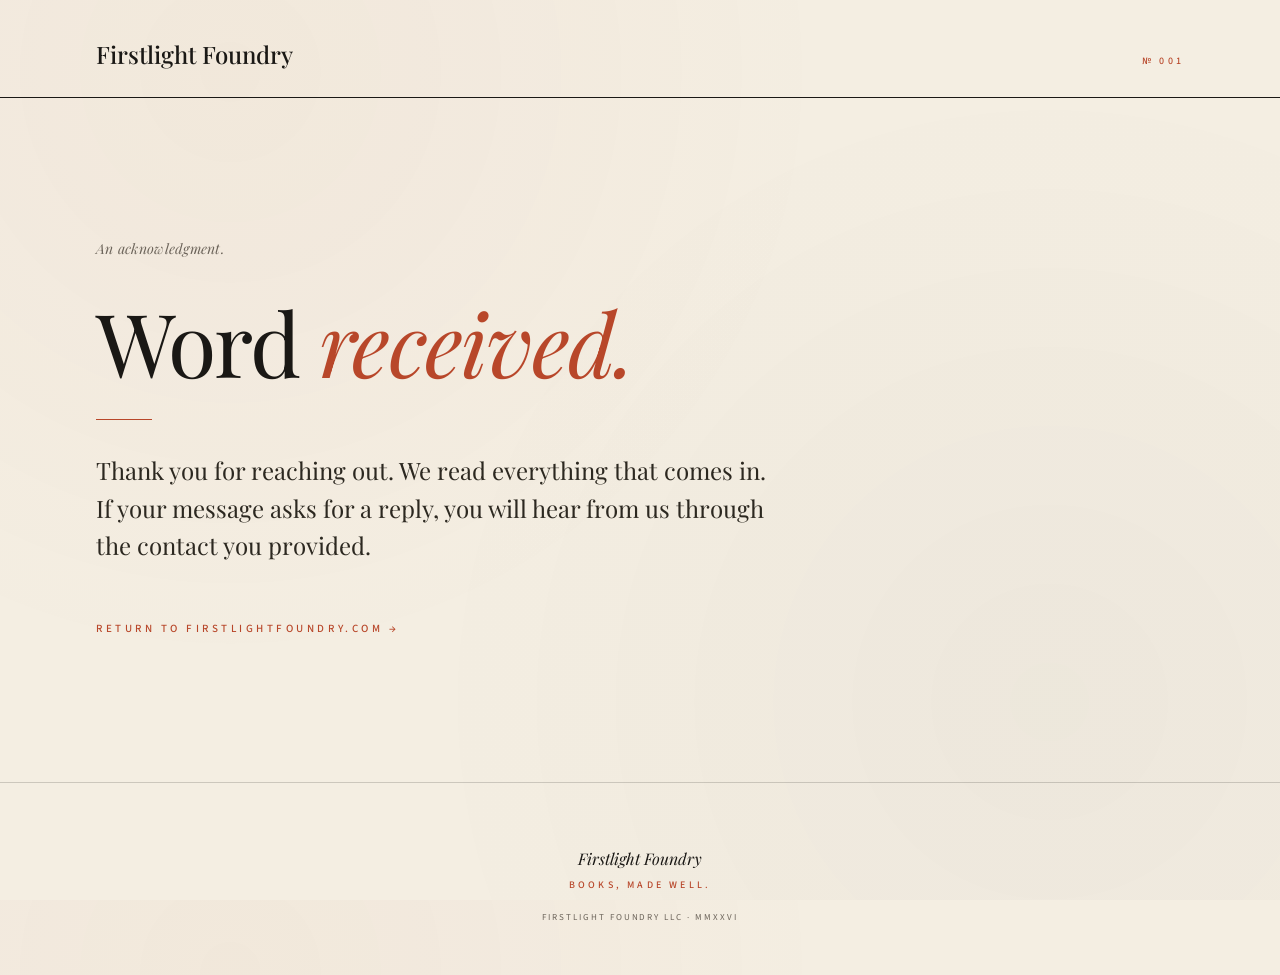
==== thank-you.html @ 473d6313 "Add files via upload Add custom thank-you page and wire form redirect" ====
<!DOCTYPE html>
<html lang="en">
<head>
<meta charset="UTF-8">
<meta name="viewport" content="width=device-width, initial-scale=1.0, viewport-fit=cover">
<meta name="theme-color" content="#F4EEE2">
<meta name="robots" content="noindex">
<title>Word received — Firstlight Foundry</title>
<meta name="description" content="Your message has been received. We read everything that comes in.">

<link rel="canonical" href="https://firstlightfoundry.com/thank-you">

<link rel="preconnect" href="https://fonts.googleapis.com">
<link rel="preconnect" href="https://fonts.gstatic.com" crossorigin>
<link href="https://fonts.googleapis.com/css2?family=Playfair+Display:ital,wght@0,400;0,500;1,400&family=Source+Sans+3:wght@400;500;600&display=swap" rel="stylesheet">

<style>
  *,*::before,*::after { margin: 0; padding: 0; box-sizing: border-box; }

  :root {
    --bg: #F4EEE2;
    --ink: #1A1815;
    --ink-2: #2C2820;
    --muted: #6B6359;
    --ember: #B8472A;
  }

  html, body {
    height: 100%;
  }

  body {
    background: var(--bg);
    color: var(--ink);
    font-family: 'Source Sans 3', -apple-system, sans-serif;
    -webkit-font-smoothing: antialiased;
    line-height: 1.55;
    background-image:
      radial-gradient(circle at 18% 8%, rgba(184,71,42,0.04) 0%, transparent 45%),
      radial-gradient(circle at 82% 78%, rgba(26,24,21,0.03) 0%, transparent 50%);
    display: flex;
    flex-direction: column;
    min-height: 100vh;
  }

  .masthead {
    padding: 28px 28px 22px;
    border-bottom: 1px solid var(--ink);
    display: flex;
    justify-content: space-between;
    align-items: baseline;
    max-width: 1280px;
    width: 100%;
    margin: 0 auto;
  }
  @media (min-width: 900px) {
    .masthead { padding: 36px 96px 24px; }
  }
  .brand-mark {
    font-family: 'Playfair Display', Georgia, serif;
    font-size: 20px;
    font-weight: 500;
    color: var(--ink);
    text-decoration: none;
  }
  @media (min-width: 900px) {
    .brand-mark { font-size: 24px; }
  }
  .masthead-meta {
    font-size: 10px;
    font-weight: 500;
    letter-spacing: 0.32em;
    text-transform: uppercase;
    color: var(--ember);
  }

  main {
    flex: 1;
    display: flex;
    flex-direction: column;
    justify-content: center;
    padding: 80px 28px;
    max-width: 1280px;
    width: 100%;
    margin: 0 auto;
  }
  @media (min-width: 900px) {
    main { padding: 140px 96px; }
  }

  .eyebrow {
    font-family: 'Playfair Display', Georgia, serif;
    font-style: italic;
    font-size: 13px;
    color: var(--muted);
    margin-bottom: 28px;
    letter-spacing: 0.02em;
  }
  @media (min-width: 900px) {
    .eyebrow { font-size: 14px; margin-bottom: 36px; }
  }

  .headline {
    font-family: 'Playfair Display', Georgia, serif;
    font-weight: 400;
    font-size: 44px;
    line-height: 1.04;
    letter-spacing: -0.02em;
    color: var(--ink);
    margin-bottom: 32px;
    max-width: 14ch;
  }
  @media (min-width: 900px) {
    .headline { font-size: 88px; }
  }
  .headline em { font-style: italic; color: var(--ember); }

  .accent-rule {
    width: 56px;
    height: 1px;
    background: var(--ember);
    margin: 0 0 32px;
  }

  .body {
    font-family: 'Playfair Display', Georgia, serif;
    font-size: 19px;
    line-height: 1.55;
    color: var(--ink-2);
    max-width: 48ch;
    margin-bottom: 56px;
  }
  @media (min-width: 900px) {
    .body { font-size: 24px; }
  }

  .return {
    font-family: 'Source Sans 3', sans-serif;
    font-size: 11px;
    font-weight: 500;
    letter-spacing: 0.32em;
    text-transform: uppercase;
    color: var(--ember);
    text-decoration: none;
    border-bottom: 1px solid transparent;
    padding-bottom: 4px;
    transition: border-color .2s;
  }
  .return:hover { border-color: var(--ember); }

  footer {
    padding: 56px 28px 44px;
    text-align: center;
    border-top: 1px solid rgba(26,24,21,0.18);
  }
  @media (min-width: 900px) { footer { padding: 64px 96px 48px; } }
  .foot-mark {
    font-family: 'Playfair Display', Georgia, serif;
    font-style: italic;
    font-size: 16px;
    color: var(--ink);
    margin-bottom: 6px;
  }
  .foot-tag {
    font-family: 'Source Sans 3', sans-serif;
    font-size: 10px;
    font-weight: 500;
    letter-spacing: 0.32em;
    text-transform: uppercase;
    color: var(--ember);
    margin-bottom: 16px;
  }
  .foot-meta {
    font-size: 9px;
    letter-spacing: 0.22em;
    text-transform: uppercase;
    color: var(--muted);
    line-height: 2;
  }
</style>
</head>
<body>

<div class="masthead">
  <a href="/" class="brand-mark">Firstlight Foundry</a>
  <span class="masthead-meta">№ 001</span>
</div>

<main>
  <div class="eyebrow">An acknowledgment.</div>
  <h1 class="headline">Word <em>received.</em></h1>
  <div class="accent-rule"></div>
  <p class="body">Thank you for reaching out. We read everything that comes in. If your message asks for a reply, you will hear from us through the contact you provided.</p>
  <a href="/" class="return">Return to firstlightfoundry.com →</a>
</main>

<footer>
  <div class="foot-mark">Firstlight Foundry</div>
  <div class="foot-tag">Books, made well.</div>
  <div class="foot-meta">
    Firstlight Foundry LLC · MMXXVI
  </div>
</footer>

</body>
</html>
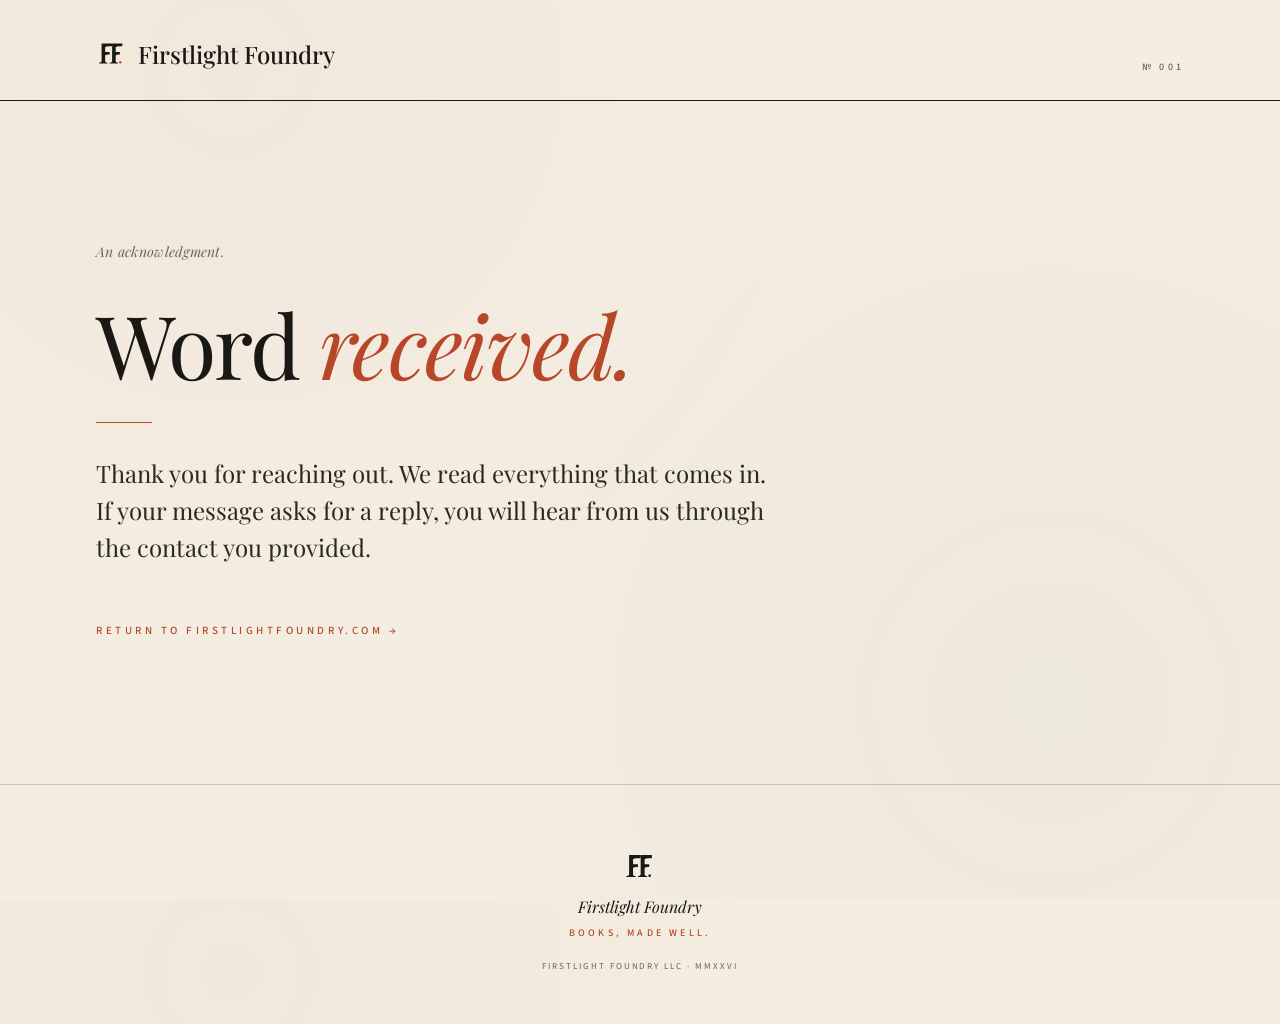
==== commit f35a9e14: "Roll out the FF recut mark: inline colophon, favicons, new OG image Display master beside the wordma" ====
--- a/thank-you.html
+++ b/thank-you.html
@@ -13,6 +13,9 @@
 <link rel="preconnect" href="https://fonts.googleapis.com">
 <link rel="preconnect" href="https://fonts.gstatic.com" crossorigin>
 <link href="https://fonts.googleapis.com/css2?family=Playfair+Display:ital,wght@0,400;0,500;1,400&family=Source+Sans+3:wght@400;500;600&display=swap" rel="stylesheet">
+<link rel="icon" href="/favicon.svg" type="image/svg+xml">
+<link rel="icon" href="/favicon-32.png" type="image/png" sizes="32x32">
+<link rel="apple-touch-icon" href="/apple-touch-icon.png">
 
 <style>
   *,*::before,*::after { margin: 0; padding: 0; box-sizing: border-box; }
@@ -62,16 +65,25 @@
     font-weight: 500;
     color: var(--ink);
     text-decoration: none;
+    display: inline-flex;
+    align-items: center;
+    gap: 11px;
+  }
+  .brand-glyph {
+    width: 27px; height: 27px;
+    display: block;
+    transform: translateY(-1px);
   }
   @media (min-width: 900px) {
     .brand-mark { font-size: 24px; }
+    .brand-glyph { width: 31px; height: 31px; }
   }
   .masthead-meta {
     font-size: 10px;
     font-weight: 500;
     letter-spacing: 0.32em;
     text-transform: uppercase;
-    color: var(--ember);
+    color: var(--muted);
   }
 
   main {
@@ -154,6 +166,11 @@
     border-top: 1px solid rgba(26,24,21,0.18);
   }
   @media (min-width: 900px) { footer { padding: 64px 96px 48px; } }
+  .foot-glyph {
+    width: 34px; height: 34px;
+    display: block;
+    margin: 0 auto 12px;
+  }
   .foot-mark {
     font-family: 'Playfair Display', Georgia, serif;
     font-style: italic;
@@ -182,7 +199,7 @@
 <body>
 
 <div class="masthead">
-  <a href="/" class="brand-mark">Firstlight Foundry</a>
+  <a href="/" class="brand-mark"><svg class="brand-glyph" viewBox="0 0 100 100" role="img" aria-label="Firstlight Foundry colophon"><g fill="#1A1815"><path d="M18 18 L52 18 L52 27 C40 27 33 26.5 29.5 30 L29.5 45 L44 45 L44 53 C37 53 32.5 52.8 29.5 56 L29.5 74 C29.5 78 32 78.6 37 79.6 L37 82 L10 82 L10 79.6 C15 78.6 18 78 18 74 Z"/><path d="M52 18 L85 18 L85 27 C73 27 67 26.5 63.5 30 L63.5 45 L77 45 L77 53 C70 53 66.5 52.8 63.5 56 L63.5 74 C63.5 78 66 78.6 71 79.6 L71 82 L44 82 L44 79.6 C49 78.6 52 78 52 74 Z"/></g><rect x="75" y="75" width="7" height="7" fill="#B8472A"/></svg><span>Firstlight Foundry</span></a>
   <span class="masthead-meta">№ 001</span>
 </div>
 
@@ -195,6 +212,7 @@
 </main>
 
 <footer>
+  <svg class="foot-glyph" viewBox="0 0 100 100" role="img" aria-label="Firstlight Foundry colophon"><g fill="#1A1815"><path d="M18 18 L52 18 L52 27 C40 27 33 26.5 29.5 30 L29.5 45 L44 45 L44 53 C37 53 32.5 52.8 29.5 56 L29.5 74 C29.5 78 32 78.6 37 79.6 L37 82 L10 82 L10 79.6 C15 78.6 18 78 18 74 Z"/><path d="M52 18 L85 18 L85 27 C73 27 67 26.5 63.5 30 L63.5 45 L77 45 L77 53 C70 53 66.5 52.8 63.5 56 L63.5 74 C63.5 78 66 78.6 71 79.6 L71 82 L44 82 L44 79.6 C49 78.6 52 78 52 74 Z"/></g><rect x="75" y="75" width="7" height="7" fill="#1A1815"/></svg>
   <div class="foot-mark">Firstlight Foundry</div>
   <div class="foot-tag">Books, made well.</div>
   <div class="foot-meta">
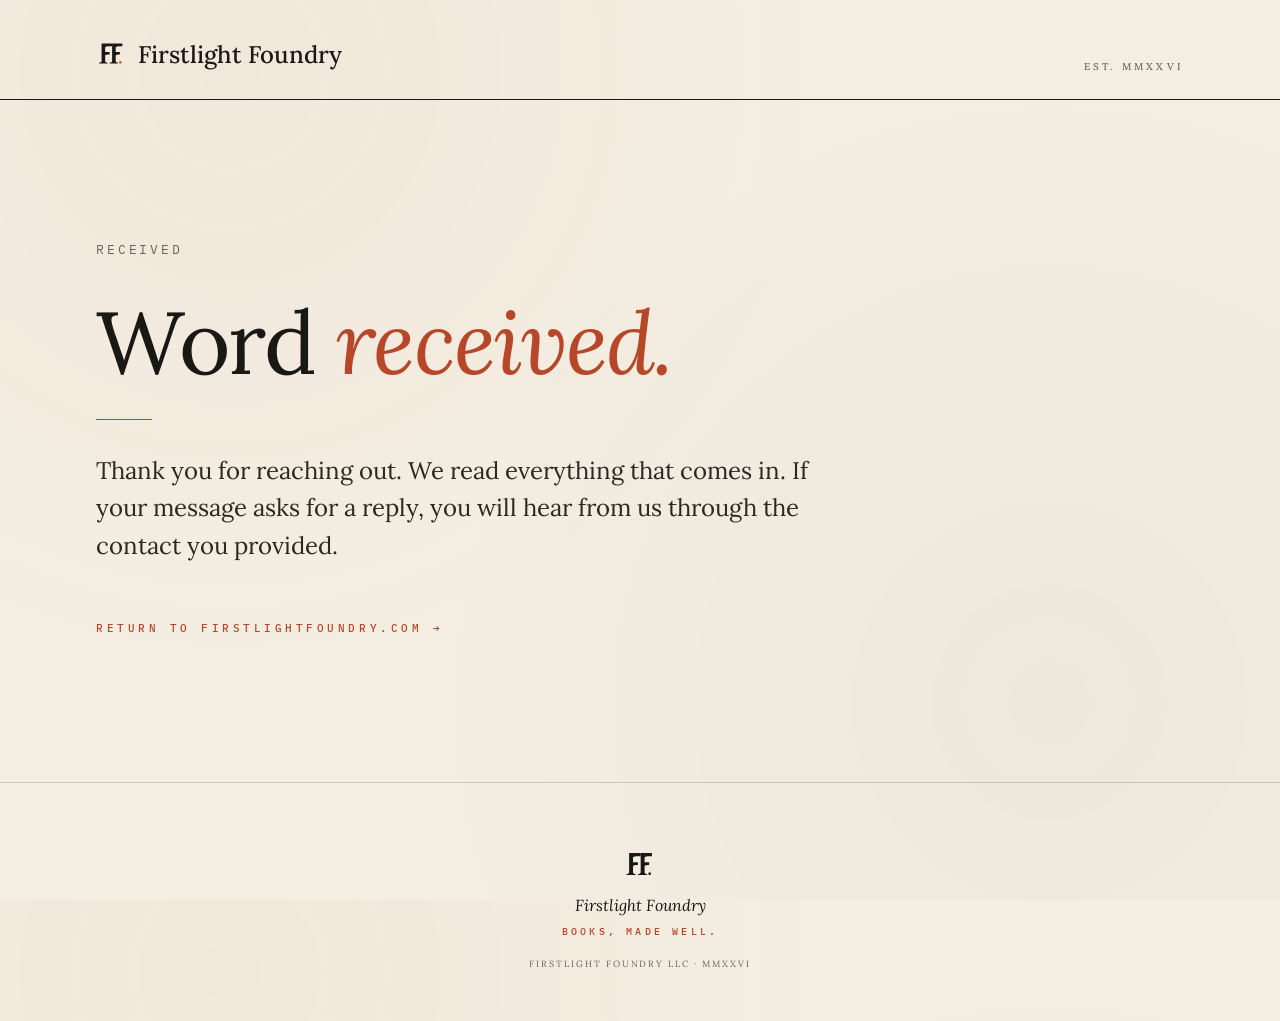
==== commit 1f469e0f: "Site v3: Lora, colophon numbering, press entry for Returning to Craft Type shifts to Lora + IBM Plex" ====
--- a/thank-you.html
+++ b/thank-you.html
@@ -12,7 +12,7 @@
 
 <link rel="preconnect" href="https://fonts.googleapis.com">
 <link rel="preconnect" href="https://fonts.gstatic.com" crossorigin>
-<link href="https://fonts.googleapis.com/css2?family=Playfair+Display:ital,wght@0,400;0,500;1,400&family=Source+Sans+3:wght@400;500;600&display=swap" rel="stylesheet">
+<link href="https://fonts.googleapis.com/css2?family=Lora:ital,wght@0,400;0,500;0,600;1,400;1,500&family=IBM+Plex+Mono:wght@400;500&display=swap" rel="stylesheet">
 <link rel="icon" href="/favicon.svg" type="image/svg+xml">
 <link rel="icon" href="/favicon-32.png" type="image/png" sizes="32x32">
 <link rel="apple-touch-icon" href="/apple-touch-icon.png">
@@ -35,7 +35,7 @@
   body {
     background: var(--bg);
     color: var(--ink);
-    font-family: 'Source Sans 3', -apple-system, sans-serif;
+    font-family: 'Lora', Georgia, serif;
     -webkit-font-smoothing: antialiased;
     line-height: 1.55;
     background-image:
@@ -60,7 +60,7 @@
     .masthead { padding: 36px 96px 24px; }
   }
   .brand-mark {
-    font-family: 'Playfair Display', Georgia, serif;
+    font-family: 'Lora', Georgia, serif;
     font-size: 20px;
     font-weight: 500;
     color: var(--ink);
@@ -101,19 +101,19 @@
   }
 
   .eyebrow {
-    font-family: 'Playfair Display', Georgia, serif;
-    font-style: italic;
-    font-size: 13px;
+    font-family: 'IBM Plex Mono', monospace;
+    font-size: 12px;
+    letter-spacing: 0.22em;
+    text-transform: uppercase;
     color: var(--muted);
     margin-bottom: 28px;
-    letter-spacing: 0.02em;
-  }
-  @media (min-width: 900px) {
-    .eyebrow { font-size: 14px; margin-bottom: 36px; }
+  }
+  @media (min-width: 900px) {
+    .eyebrow { font-size: 13px; margin-bottom: 36px; }
   }
 
   .headline {
-    font-family: 'Playfair Display', Georgia, serif;
+    font-family: 'Lora', Georgia, serif;
     font-weight: 400;
     font-size: 44px;
     line-height: 1.04;
@@ -135,7 +135,7 @@
   }
 
   .body {
-    font-family: 'Playfair Display', Georgia, serif;
+    font-family: 'Lora', Georgia, serif;
     font-size: 19px;
     line-height: 1.55;
     color: var(--ink-2);
@@ -147,7 +147,7 @@
   }
 
   .return {
-    font-family: 'Source Sans 3', sans-serif;
+    font-family: 'IBM Plex Mono', monospace;
     font-size: 11px;
     font-weight: 500;
     letter-spacing: 0.32em;
@@ -172,14 +172,14 @@
     margin: 0 auto 12px;
   }
   .foot-mark {
-    font-family: 'Playfair Display', Georgia, serif;
+    font-family: 'Lora', Georgia, serif;
     font-style: italic;
     font-size: 16px;
     color: var(--ink);
     margin-bottom: 6px;
   }
   .foot-tag {
-    font-family: 'Source Sans 3', sans-serif;
+    font-family: 'IBM Plex Mono', monospace;
     font-size: 10px;
     font-weight: 500;
     letter-spacing: 0.32em;
@@ -200,11 +200,11 @@
 
 <div class="masthead">
   <a href="/" class="brand-mark"><svg class="brand-glyph" viewBox="0 0 100 100" role="img" aria-label="Firstlight Foundry colophon"><g fill="#1A1815"><path d="M18 18 L52 18 L52 27 C40 27 33 26.5 29.5 30 L29.5 45 L44 45 L44 53 C37 53 32.5 52.8 29.5 56 L29.5 74 C29.5 78 32 78.6 37 79.6 L37 82 L10 82 L10 79.6 C15 78.6 18 78 18 74 Z"/><path d="M52 18 L85 18 L85 27 C73 27 67 26.5 63.5 30 L63.5 45 L77 45 L77 53 C70 53 66.5 52.8 63.5 56 L63.5 74 C63.5 78 66 78.6 71 79.6 L71 82 L44 82 L44 79.6 C49 78.6 52 78 52 74 Z"/></g><rect x="75" y="75" width="7" height="7" fill="#B8472A"/></svg><span>Firstlight Foundry</span></a>
-  <span class="masthead-meta">№ 001</span>
+  <span class="masthead-meta">Est. MMXXVI</span>
 </div>
 
 <main>
-  <div class="eyebrow">An acknowledgment.</div>
+  <div class="eyebrow">Received</div>
   <h1 class="headline">Word <em>received.</em></h1>
   <div class="accent-rule"></div>
   <p class="body">Thank you for reaching out. We read everything that comes in. If your message asks for a reply, you will hear from us through the contact you provided.</p>
